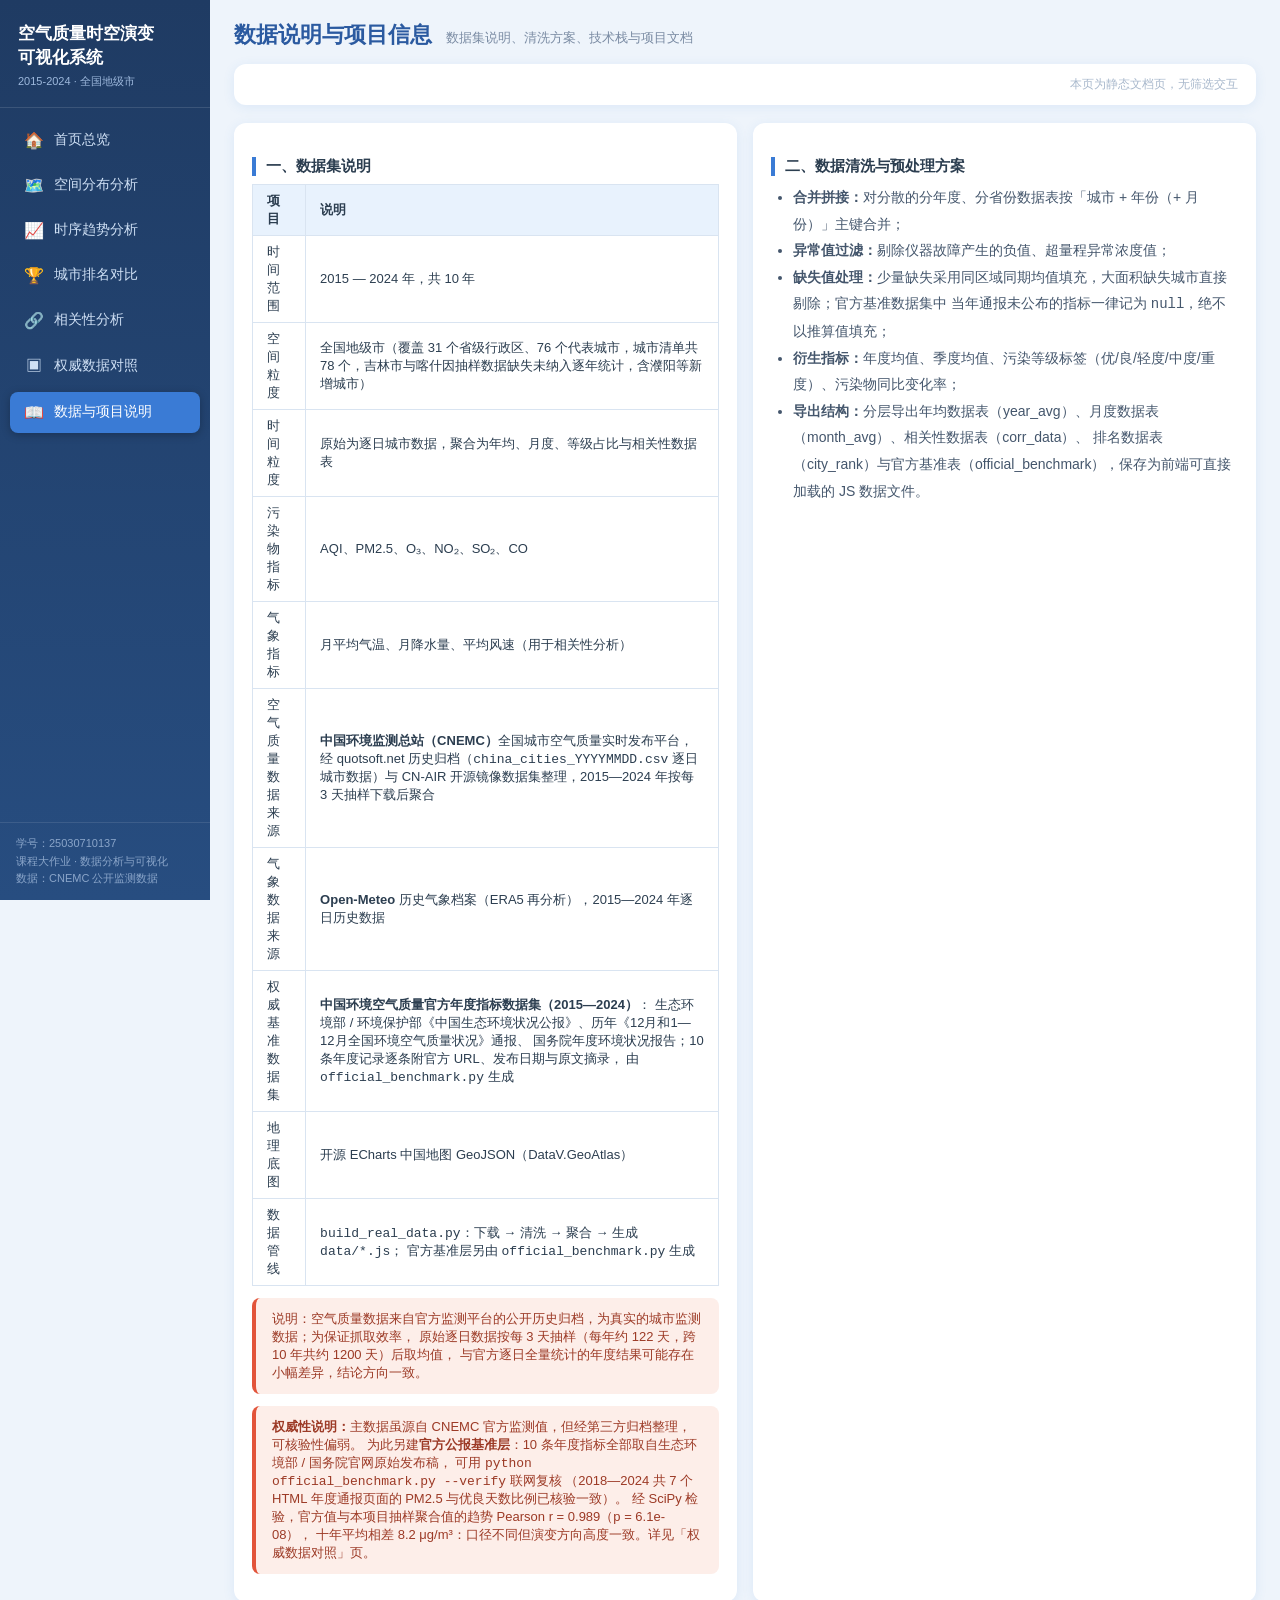
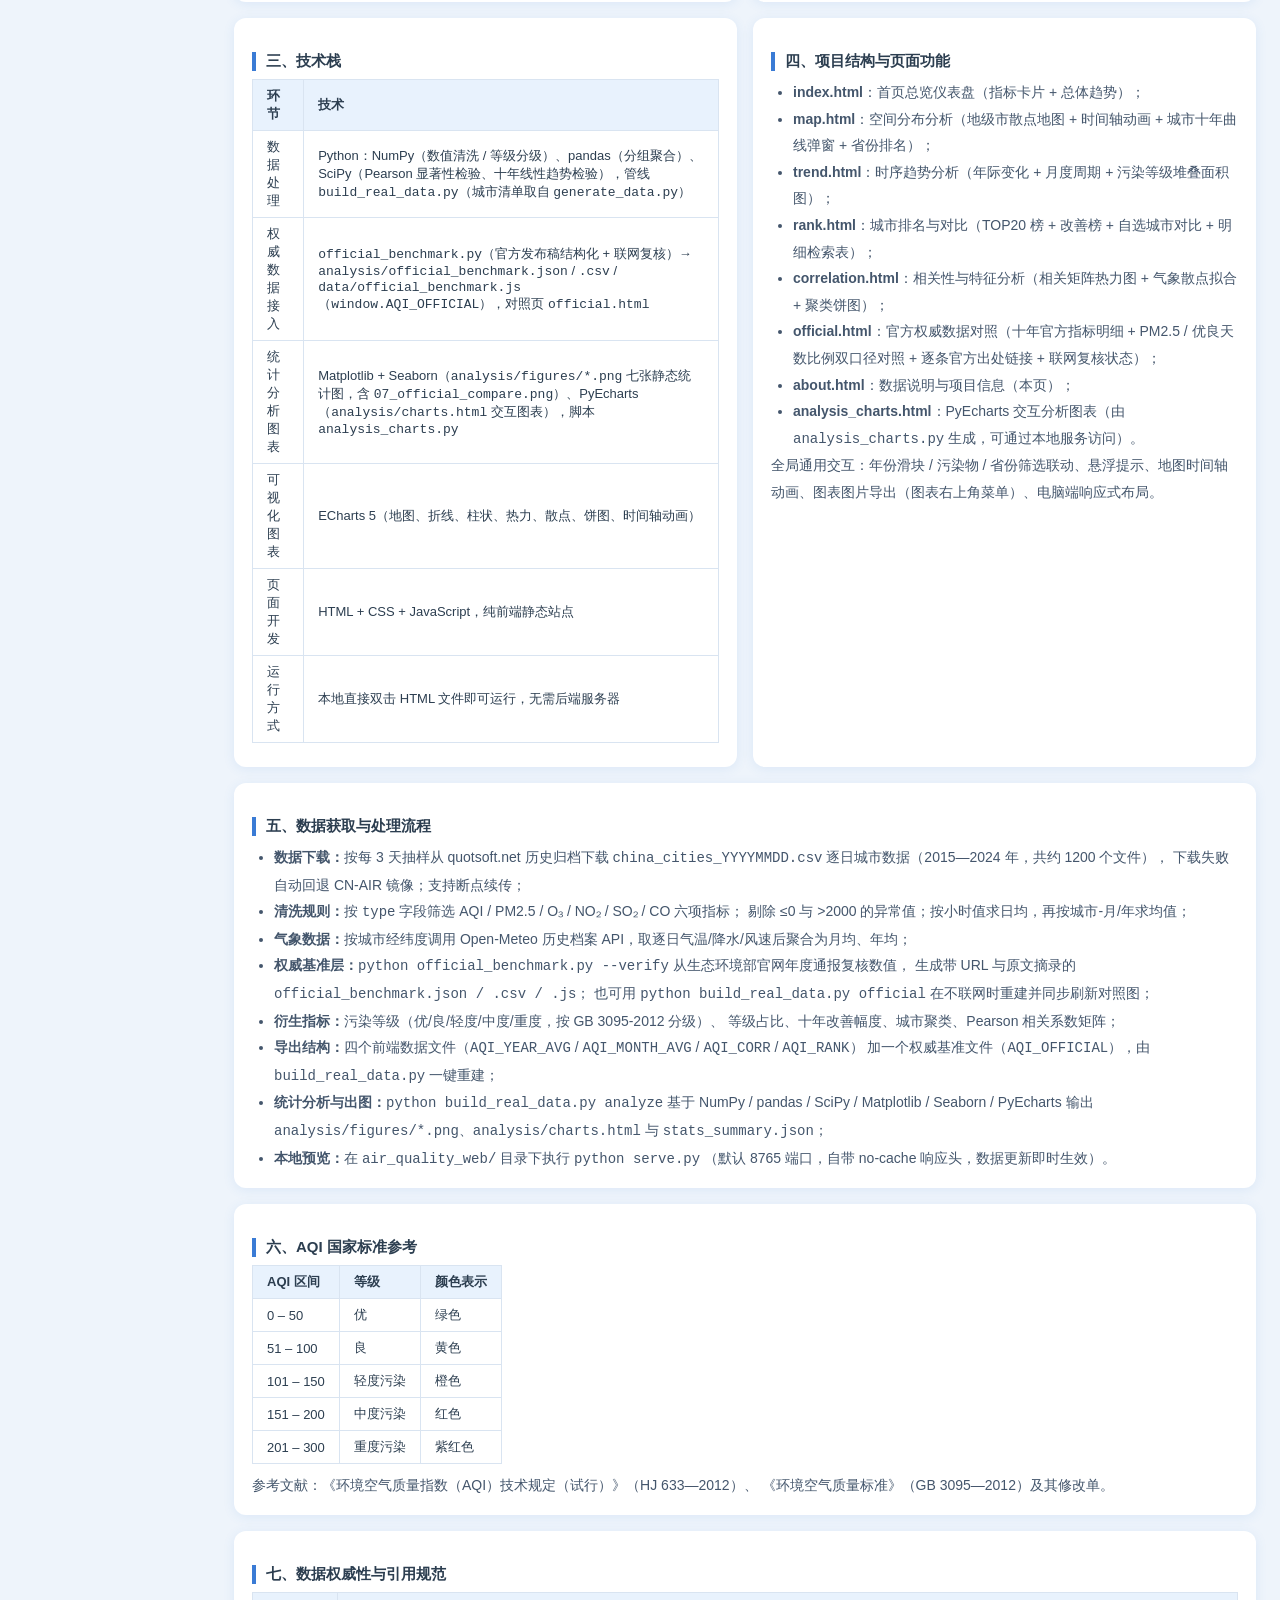
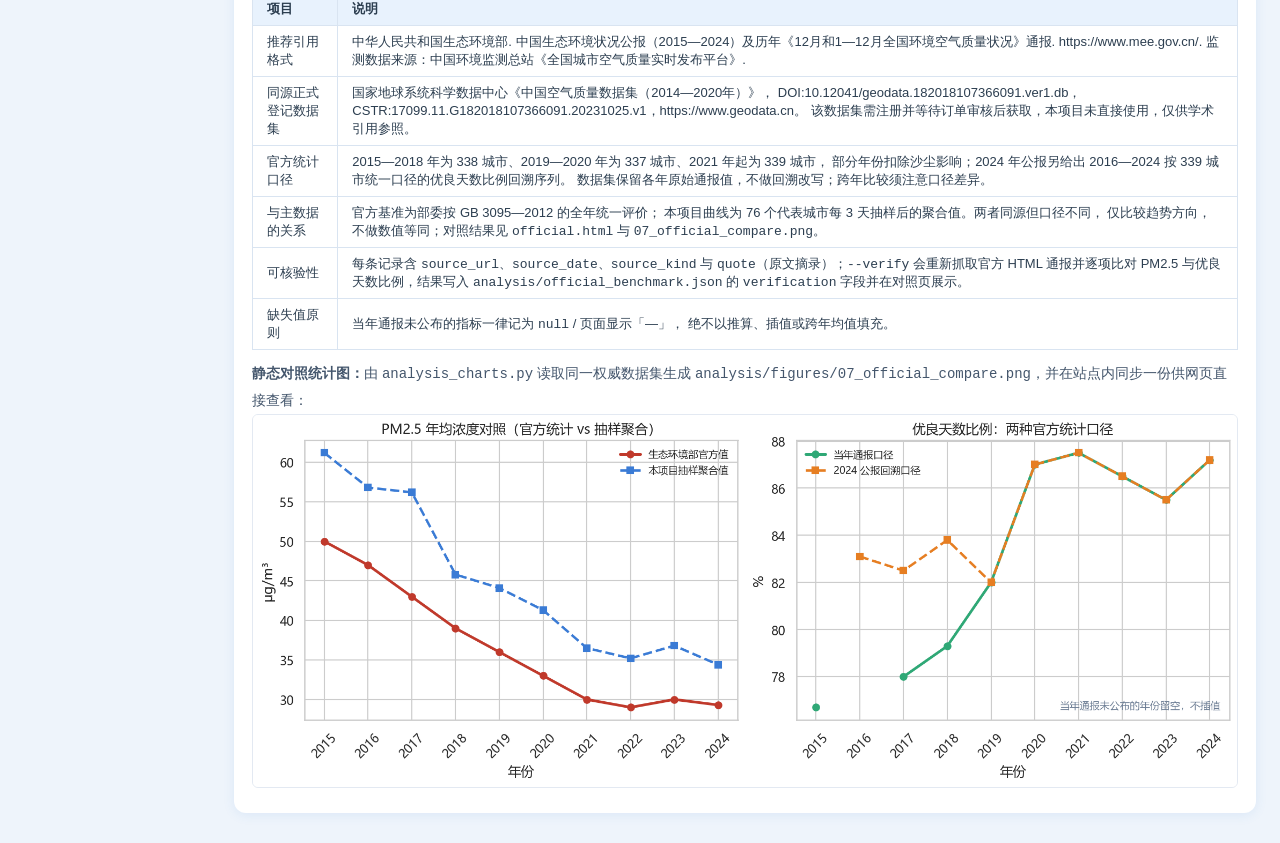
==== air_quality_web/about.html @ 84757d1b "初始提交：空气质量可视化系统" ====
<!DOCTYPE html>
<html lang="zh-CN">
<head>
  <meta charset="UTF-8">
  <title>数据与项目说明 - 空气质量时空演变可视化系统</title>
  <link rel="stylesheet" href="css/style.css">
</head>
<body>
  <aside class="sidebar" id="sidebar"></aside>

  <div class="main">
    <div class="page-title">
      <h2>数据说明与项目信息</h2>
      <p>数据集说明、清洗方案、技术栈与项目文档</p>
    </div>

    <div class="filter-bar">
      <span class="filter-tip">本页为静态文档页，无筛选交互</span>
    </div>

    <div class="grid cols-2">
      <div class="card doc-block">
        <h3>一、数据集说明</h3>
        <table>
          <tr><th>项目</th><th>说明</th></tr>
          <tr><td>时间范围</td><td>2015 — 2024 年，共 10 年</td></tr>
          <tr><td>空间粒度</td><td>全国地级市（覆盖 31 个省级行政区、76 个代表城市，城市清单共 78 个，吉林市与喀什因抽样数据缺失未纳入逐年统计，含濮阳等新增城市）</td></tr>
          <tr><td>时间粒度</td><td>原始为逐日城市数据，聚合为年均、月度、等级占比与相关性数据表</td></tr>
          <tr><td>污染物指标</td><td>AQI、PM2.5、O₃、NO₂、SO₂、CO</td></tr>
          <tr><td>气象指标</td><td>月平均气温、月降水量、平均风速（用于相关性分析）</td></tr>
          <tr><td>空气质量数据来源</td><td><b>中国环境监测总站（CNEMC）</b>全国城市空气质量实时发布平台，
              经 quotsoft.net 历史归档（<code>china_cities_YYYYMMDD.csv</code> 逐日城市数据）与
              CN-AIR 开源镜像数据集整理，2015—2024 年按每 3 天抽样下载后聚合</td></tr>
          <tr><td>气象数据来源</td><td><b>Open-Meteo</b> 历史气象档案（ERA5 再分析），2015—2024 年逐日历史数据</td></tr>
          <tr><td>权威基准数据集</td><td><b>中国环境空气质量官方年度指标数据集（2015—2024）</b>：
              生态环境部 / 环境保护部《中国生态环境状况公报》、历年《12月和1—12月全国环境空气质量状况》通报、
              国务院年度环境状况报告；10 条年度记录逐条附官方 URL、发布日期与原文摘录，
              由 <code>official_benchmark.py</code> 生成</td></tr>
          <tr><td>地理底图</td><td>开源 ECharts 中国地图 GeoJSON（DataV.GeoAtlas）</td></tr>
          <tr><td>数据管线</td><td><code>build_real_data.py</code>：下载 → 清洗 → 聚合 → 生成 <code>data/*.js</code>；
              官方基准层另由 <code>official_benchmark.py</code> 生成</td></tr>
        </table>
        <div class="notice">
          说明：空气质量数据来自官方监测平台的公开历史归档，为真实的城市监测数据；为保证抓取效率，
          原始逐日数据按每 3 天抽样（每年约 122 天，跨 10 年共约 1200 天）后取均值，
          与官方逐日全量统计的年度结果可能存在小幅差异，结论方向一致。
        </div>
        <div class="notice">
          <b>权威性说明：</b>主数据虽源自 CNEMC 官方监测值，但经第三方归档整理，可核验性偏弱。
          为此另建<b>官方公报基准层</b>：10 条年度指标全部取自生态环境部 / 国务院官网原始发布稿，
          可用 <code>python official_benchmark.py --verify</code> 联网复核
          （2018—2024 共 7 个 HTML 年度通报页面的 PM2.5 与优良天数比例已核验一致）。
          经 SciPy 检验，官方值与本项目抽样聚合值的趋势 Pearson r = 0.989（p = 6.1e-08），
          十年平均相差 8.2 μg/m³：口径不同但演变方向高度一致。详见「权威数据对照」页。
        </div>
      </div>

      <div class="card doc-block">
        <h3>二、数据清洗与预处理方案</h3>
        <ul>
          <li><b>合并拼接：</b>对分散的分年度、分省份数据表按「城市 + 年份（+ 月份）」主键合并；</li>
          <li><b>异常值过滤：</b>剔除仪器故障产生的负值、超量程异常浓度值；</li>
          <li><b>缺失值处理：</b>少量缺失采用同区域同期均值填充，大面积缺失城市直接剔除；官方基准数据集中
              当年通报未公布的指标一律记为 <code>null</code>，绝不以推算值填充；</li>
          <li><b>衍生指标：</b>年度均值、季度均值、污染等级标签（优/良/轻度/中度/重度）、污染物同比变化率；</li>
          <li><b>导出结构：</b>分层导出年均数据表（year_avg）、月度数据表（month_avg）、相关性数据表（corr_data）、
              排名数据表（city_rank）与官方基准表（official_benchmark），保存为前端可直接加载的 JS 数据文件。</li>
        </ul>
      </div>

      <div class="card doc-block">
        <h3>三、技术栈</h3>
        <table>
          <tr><th>环节</th><th>技术</th></tr>
          <tr><td>数据处理</td><td>Python：NumPy（数值清洗 / 等级分级）、pandas（分组聚合）、SciPy（Pearson 显著性检验、十年线性趋势检验），管线 <code>build_real_data.py</code>（城市清单取自 <code>generate_data.py</code>）</td></tr>
          <tr><td>权威数据接入</td><td><code>official_benchmark.py</code>（官方发布稿结构化 + 联网复核）→
              <code>analysis/official_benchmark.json</code> / <code>.csv</code> /
              <code>data/official_benchmark.js</code>（<code>window.AQI_OFFICIAL</code>），对照页 <code>official.html</code></td></tr>
          <tr><td>统计分析图表</td><td>Matplotlib + Seaborn（<code>analysis/figures/*.png</code> 七张静态统计图，含 <code>07_official_compare.png</code>）、PyEcharts（<code>analysis/charts.html</code> 交互图表），脚本 <code>analysis_charts.py</code></td></tr>
          <tr><td>可视化图表</td><td>ECharts 5（地图、折线、柱状、热力、散点、饼图、时间轴动画）</td></tr>
          <tr><td>页面开发</td><td>HTML + CSS + JavaScript，纯前端静态站点</td></tr>
          <tr><td>运行方式</td><td>本地直接双击 HTML 文件即可运行，无需后端服务器</td></tr>
        </table>
      </div>

      <div class="card doc-block">
        <h3>四、项目结构与页面功能</h3>
        <ul>
          <li><b>index.html</b>：首页总览仪表盘（指标卡片 + 总体趋势）；</li>
          <li><b>map.html</b>：空间分布分析（地级市散点地图 + 时间轴动画 + 城市十年曲线弹窗 + 省份排名）；</li>
          <li><b>trend.html</b>：时序趋势分析（年际变化 + 月度周期 + 污染等级堆叠面积图）；</li>
          <li><b>rank.html</b>：城市排名与对比（TOP20 榜 + 改善榜 + 自选城市对比 + 明细检索表）；</li>
          <li><b>correlation.html</b>：相关性与特征分析（相关矩阵热力图 + 气象散点拟合 + 聚类饼图）；</li>
          <li><b>official.html</b>：官方权威数据对照（十年官方指标明细 + PM2.5 / 优良天数比例双口径对照 + 逐条官方出处链接 + 联网复核状态）；</li>
          <li><b>about.html</b>：数据说明与项目信息（本页）；</li>
          <li><b>analysis_charts.html</b>：PyEcharts 交互分析图表（由 <code>analysis_charts.py</code> 生成，可通过本地服务访问）。</li>
        </ul>
        <p>全局通用交互：年份滑块 / 污染物 / 省份筛选联动、悬浮提示、地图时间轴动画、图表图片导出（图表右上角菜单）、电脑端响应式布局。</p>
      </div>

      <div class="card doc-block" style="grid-column: 1 / -1">
        <h3>五、数据获取与处理流程</h3>
        <ul>
          <li><b>数据下载：</b>按每 3 天抽样从 quotsoft.net 历史归档下载
              <code>china_cities_YYYYMMDD.csv</code> 逐日城市数据（2015—2024 年，共约 1200 个文件），
              下载失败自动回退 CN-AIR 镜像；支持断点续传；</li>
          <li><b>清洗规则：</b>按 <code>type</code> 字段筛选 AQI / PM2.5 / O₃ / NO₂ / SO₂ / CO 六项指标；
              剔除 ≤0 与 &gt;2000 的异常值；按小时值求日均，再按城市-月/年求均值；</li>
          <li><b>气象数据：</b>按城市经纬度调用 Open-Meteo 历史档案 API，取逐日气温/降水/风速后聚合为月均、年均；</li>
          <li><b>权威基准层：</b><code>python official_benchmark.py --verify</code> 从生态环境部官网年度通报复核数值，
              生成带 URL 与原文摘录的 <code>official_benchmark.json / .csv / .js</code>；
              也可用 <code>python build_real_data.py official</code> 在不联网时重建并同步刷新对照图；</li>
          <li><b>衍生指标：</b>污染等级（优/良/轻度/中度/重度，按 GB 3095-2012 分级）、
              等级占比、十年改善幅度、城市聚类、Pearson 相关系数矩阵；</li>
          <li><b>导出结构：</b>四个前端数据文件（<code>AQI_YEAR_AVG</code> /
              <code>AQI_MONTH_AVG</code> / <code>AQI_CORR</code> / <code>AQI_RANK</code>）
              加一个权威基准文件（<code>AQI_OFFICIAL</code>），由 <code>build_real_data.py</code> 一键重建；</li>
          <li><b>统计分析与出图：</b><code>python build_real_data.py analyze</code> 基于 NumPy / pandas / SciPy / Matplotlib / Seaborn / PyEcharts
              输出 <code>analysis/figures/*.png</code>、<code>analysis/charts.html</code> 与 <code>stats_summary.json</code>；</li>
          <li><b>本地预览：</b>在 <code>air_quality_web/</code> 目录下执行 <code>python serve.py</code>
              （默认 8765 端口，自带 no-cache 响应头，数据更新即时生效）。</li>
        </ul>
      </div>

      <div class="card doc-block" style="grid-column: 1 / -1">
        <h3>六、AQI 国家标准参考</h3>
        <table>
          <tr><th>AQI 区间</th><th>等级</th><th>颜色表示</th></tr>
          <tr><td>0 – 50</td><td>优</td><td>绿色</td></tr>
          <tr><td>51 – 100</td><td>良</td><td>黄色</td></tr>
          <tr><td>101 – 150</td><td>轻度污染</td><td>橙色</td></tr>
          <tr><td>151 – 200</td><td>中度污染</td><td>红色</td></tr>
          <tr><td>201 – 300</td><td>重度污染</td><td>紫红色</td></tr>
        </table>
        <p style="margin-top:8px">
          参考文献：《环境空气质量指数（AQI）技术规定（试行）》（HJ 633—2012）、
          《环境空气质量标准》（GB 3095—2012）及其修改单。
        </p>
      </div>

      <div class="card doc-block" style="grid-column: 1 / -1">
        <h3>七、数据权威性与引用规范</h3>
        <table>
          <tr><th>项目</th><th>说明</th></tr>
          <tr><td>推荐引用格式</td><td>中华人民共和国生态环境部. 中国生态环境状况公报（2015—2024）及历年《12月和1—12月全国环境空气质量状况》通报. https://www.mee.gov.cn/. 监测数据来源：中国环境监测总站《全国城市空气质量实时发布平台》.</td></tr>
          <tr><td>同源正式登记数据集</td><td>国家地球系统科学数据中心《中国空气质量数据集（2014—2020年）》，
              DOI:10.12041/geodata.182018107366091.ver1.db，
              CSTR:17099.11.G182018107366091.20231025.v1，https://www.geodata.cn。
              该数据集需注册并等待订单审核后获取，本项目未直接使用，仅供学术引用参照。</td></tr>
          <tr><td>官方统计口径</td><td>2015—2018 年为 338 城市、2019—2020 年为 337 城市、2021 年起为 339 城市，
              部分年份扣除沙尘影响；2024 年公报另给出 2016—2024 按 339 城市统一口径的优良天数比例回溯序列。
              数据集保留各年原始通报值，不做回溯改写；跨年比较须注意口径差异。</td></tr>
          <tr><td>与主数据的关系</td><td>官方基准为部委按 GB 3095—2012 的全年统一评价；
              本项目曲线为 76 个代表城市每 3 天抽样后的聚合值。两者同源但口径不同，
              仅比较趋势方向，不做数值等同；对照结果见 <code>official.html</code> 与 <code>07_official_compare.png</code>。</td></tr>
          <tr><td>可核验性</td><td>每条记录含 <code>source_url</code>、<code>source_date</code>、<code>source_kind</code> 与
              <code>quote</code>（原文摘录）；<code>--verify</code> 会重新抓取官方 HTML 通报并逐项比对
              PM2.5 与优良天数比例，结果写入 <code>analysis/official_benchmark.json</code> 的
              <code>verification</code> 字段并在对照页展示。</td></tr>
          <tr><td>缺失值原则</td><td>当年通报未公布的指标一律记为 <code>null</code> / 页面显示「—」，
              绝不以推算、插值或跨年均值填充。</td></tr>
        </table>
        <p style="margin-top:10px">
          <b>静态对照统计图：</b>由 <code>analysis_charts.py</code> 读取同一权威数据集生成
          <code>analysis/figures/07_official_compare.png</code>，并在站点内同步一份供网页直接查看：
        </p>
        <p><img src="figures/07_official_compare.png" alt="官方值与本项目聚合值对照"
                style="max-width:100%;border:1px solid #e3e9f2;border-radius:6px"></p>
      </div>
    </div>
  </div>

  <script src="js/main.js"></script>
  <script>AQ.initPage("about", {});</script>
</body>
</html>
---- air_quality_web/css/style.css ----
/* ============================================================
   全国城市空气质量可视化系统 - 全局样式
   主色调：浅蓝色（洁净天空）；高污染警示色：橙红色
   ============================================================ */
:root {
  --primary: #3a7bd5;
  --primary-light: #e8f2fd;
  --primary-dark: #2b5aa0;
  --bg: #eef4fb;
  --card-bg: #ffffff;
  --text: #2c3e50;
  --text-sub: #7a8ba3;
  --warn: #e2543a;
  --warn-light: #fdeee9;
  --ok: #2fa876;
  --radius: 12px;
  --shadow: 0 2px 12px rgba(58, 123, 213, 0.10);
  --sidebar-w: 210px;
}

* { margin: 0; padding: 0; box-sizing: border-box; }

body {
  font-family: "Microsoft YaHei", "PingFang SC", Arial, sans-serif;
  background: var(--bg);
  color: var(--text);
  min-width: 1100px;
}

/* ---------- 侧边导航 ---------- */
.sidebar {
  position: fixed; left: 0; top: 0; bottom: 0;
  width: var(--sidebar-w);
  background: linear-gradient(180deg, #1f3b63 0%, #274d80 100%);
  color: #cfe0f5; z-index: 100;
  display: flex; flex-direction: column;
}
.sidebar .logo {
  padding: 22px 18px 18px;
  border-bottom: 1px solid rgba(255,255,255,0.12);
}
.sidebar .logo h1 { font-size: 17px; color: #fff; line-height: 1.4; }
.sidebar .logo span { font-size: 11px; color: #9db8dc; display: block; margin-top: 4px; }
.sidebar nav { flex: 1; padding: 12px 10px; overflow-y: auto; }
.sidebar nav a {
  display: flex; align-items: center; gap: 10px;
  padding: 11px 14px; margin-bottom: 4px;
  border-radius: 8px; text-decoration: none;
  color: #cfe0f5; font-size: 14px; transition: all .2s;
}
.sidebar nav a:hover { background: rgba(255,255,255,0.10); color: #fff; }
.sidebar nav a.active {
  background: var(--primary); color: #fff;
  box-shadow: 0 2px 8px rgba(0,0,0,0.25);
}
.sidebar nav a .ico { font-size: 16px; width: 20px; text-align: center; }
.sidebar .foot {
  padding: 12px 16px; font-size: 11px; color: #8aa5c9;
  border-top: 1px solid rgba(255,255,255,0.10); line-height: 1.6;
}

/* ---------- 主区域 ---------- */
.main { margin-left: var(--sidebar-w); padding: 20px 24px 40px; }

.page-title { display: flex; align-items: baseline; gap: 14px; margin-bottom: 4px; }
.page-title h2 { font-size: 22px; color: var(--primary-dark); }
.page-title p { font-size: 13px; color: var(--text-sub); }

/* ---------- 全局筛选栏 ---------- */
.filter-bar {
  display: flex; align-items: center; gap: 22px; flex-wrap: wrap;
  background: var(--card-bg); border-radius: var(--radius);
  box-shadow: var(--shadow); padding: 12px 18px; margin: 14px 0 18px;
}
.filter-item { display: flex; align-items: center; gap: 8px; font-size: 13px; color: var(--text-sub); }
.filter-item label { white-space: nowrap; }
.filter-item select {
  padding: 6px 10px; border: 1px solid #d4e0ef; border-radius: 6px;
  background: #f7fafd; color: var(--text); font-size: 13px; outline: none; cursor: pointer;
}
.filter-item select:focus { border-color: var(--primary); }
.filter-item input[type="range"] { accent-color: var(--primary); width: 140px; }
.year-badge {
  min-width: 48px; text-align: center; font-weight: bold;
  color: var(--primary); font-size: 15px;
}
.filter-tip { margin-left: auto; font-size: 12px; color: #a8b8cc; }

/* ---------- 卡片 ---------- */
.grid { display: grid; gap: 16px; }
.card {
  background: var(--card-bg); border-radius: var(--radius);
  box-shadow: var(--shadow); padding: 16px 18px;
}
.card h3 {
  font-size: 15px; color: var(--text); margin-bottom: 10px;
  padding-left: 10px; border-left: 4px solid var(--primary);
}
/* 卡片标题行：标题与行内筛选控件左右分布 */
.card-head-row {
  display: flex; align-items: center; justify-content: space-between;
  gap: 12px; margin-bottom: 10px;
}
.card-head-row h3 { margin-bottom: 0; }
.inline-select {
  padding: 5px 10px; border: 1px solid #d4e0ef; border-radius: 6px;
  background: #f7fafd; color: var(--text); font-size: 13px; outline: none; cursor: pointer;
}
.inline-select:hover { border-color: var(--primary); }
.card .sub { font-size: 12px; color: var(--text-sub); font-weight: normal; margin-left: 8px; }
.chart { width: 100%; position: relative; }

/* 无数据占位 */
.no-data {
  position: absolute; inset: 0; z-index: 4;
  display: flex; flex-direction: column; gap: 6px;
  align-items: center; justify-content: center; text-align: center;
  color: #8aa3c2; font-size: 14px;
  background: repeating-linear-gradient(45deg, #f8fbfe, #f8fbfe 14px, #eef4fb 14px, #eef4fb 28px);
  border: 1px dashed #c9dcf1; border-radius: var(--radius);
}
.no-data .ico { font-size: 32px; opacity: 0.8; }

/* 指标卡片 */
.metric-cards { display: grid; grid-template-columns: repeat(5, 1fr); gap: 16px; margin-bottom: 16px; }
.metric-card {
  background: var(--card-bg); border-radius: var(--radius);
  box-shadow: var(--shadow); padding: 18px 20px; position: relative; overflow: hidden;
}
.metric-card::before {
  content: ""; position: absolute; left: 0; top: 0; bottom: 0; width: 4px;
  background: var(--primary);
}
.metric-card.warn::before { background: var(--warn); }
.metric-card.ok::before { background: var(--ok); }
.metric-card .label { font-size: 13px; color: var(--text-sub); }
.metric-card .value { font-size: 30px; font-weight: bold; margin: 6px 0 2px; color: var(--primary-dark); }
.metric-card.warn .value { color: var(--warn); }
.metric-card.ok .value { color: var(--ok); }
.metric-card .unit { font-size: 13px; font-weight: normal; color: var(--text-sub); }
.metric-card .delta { font-size: 12px; color: var(--ok); }
.metric-card .delta.bad { color: var(--warn); }

/* ---------- 表格 ---------- */
.data-table { width: 100%; border-collapse: collapse; font-size: 13px; }
.data-table th, .data-table td {
  padding: 8px 10px; text-align: center; border-bottom: 1px solid #eef2f7;
}
.data-table th {
  background: var(--primary-light); color: var(--primary-dark);
  cursor: pointer; user-select: none; white-space: nowrap;
}
.data-table tbody tr:hover { background: #f4f9ff; }
.data-table .tag { padding: 2px 10px; border-radius: 10px; font-size: 12px; }
.tag.g1 { background: #e3f7e9; color: #1e7e46; }
.tag.g2 { background: #fff6dc; color: #a67c00; }
.tag.g3 { background: #fdeee9; color: var(--warn); }
.tag.g4 { background: #fbe3e3; color: #c0392b; }

.search-input {
  padding: 7px 12px; border: 1px solid #d4e0ef; border-radius: 6px;
  width: 220px; font-size: 13px; outline: none;
}
.search-input:focus { border-color: var(--primary); }

/* ---------- 城市对比选择 ---------- */
.city-chips { display: flex; flex-wrap: wrap; gap: 8px; margin-bottom: 10px; max-height: 120px; overflow-y: auto; }
.chip {
  padding: 4px 12px; border-radius: 14px; font-size: 12px; cursor: pointer;
  background: #f0f5fb; color: var(--text-sub); border: 1px solid #dde8f4; transition: all .15s;
}
.chip:hover { border-color: var(--primary); color: var(--primary); }
.chip.on { background: var(--primary); color: #fff; border-color: var(--primary); }

/* ---------- 弹窗 ---------- */
.modal-mask {
  display: none; position: fixed; inset: 0; z-index: 300;
  background: rgba(20, 40, 70, 0.45);
  align-items: center; justify-content: center;
}
.modal-mask.show { display: flex; }
.modal {
  background: #fff; border-radius: 14px; width: 720px; max-width: 92vw;
  padding: 20px 24px 24px; box-shadow: 0 10px 40px rgba(0,0,0,0.25);
}
.modal .modal-head { display: flex; align-items: center; justify-content: space-between; margin-bottom: 8px; }
.modal .modal-head h4 { font-size: 17px; color: var(--primary-dark); }
.modal .close {
  cursor: pointer; font-size: 20px; color: #98a7bb; line-height: 1; padding: 4px;
}
.modal .close:hover { color: var(--warn); }

/* ---------- 说明页 ---------- */
.doc-block h3 { margin: 18px 0 8px; }
.doc-block p, .doc-block li { font-size: 14px; line-height: 1.9; color: #44566c; }
.doc-block ul { padding-left: 22px; }
.doc-block table { border-collapse: collapse; margin: 8px 0; font-size: 13px; }
.doc-block th, .doc-block td { border: 1px solid #d9e4f1; padding: 7px 14px; text-align: left; }
.doc-block th { background: var(--primary-light); }
.notice {
  background: var(--warn-light); border-left: 4px solid var(--warn);
  padding: 12px 16px; border-radius: 8px; font-size: 13px; color: #9c3a26; margin: 12px 0;
}

/* 布局工具 */
.cols-2 { grid-template-columns: 1fr 1fr; }
.cols-32 { grid-template-columns: 3fr 2fr; }
.cols-23 { grid-template-columns: 2fr 3fr; }

/* 加载动画 */
.loading {
  position: absolute; inset: 0; display: flex; align-items: center; justify-content: center;
  background: rgba(255,255,255,0.8); z-index: 5; border-radius: var(--radius);
  color: var(--primary); font-size: 14px; letter-spacing: 2px;
}
.loading::after {
  content: ""; width: 22px; height: 22px; margin-left: 10px;
  border: 3px solid var(--primary-light); border-top-color: var(--primary);
  border-radius: 50%; animation: spin 0.8s linear infinite;
}
@keyframes spin { to { transform: rotate(360deg); } }
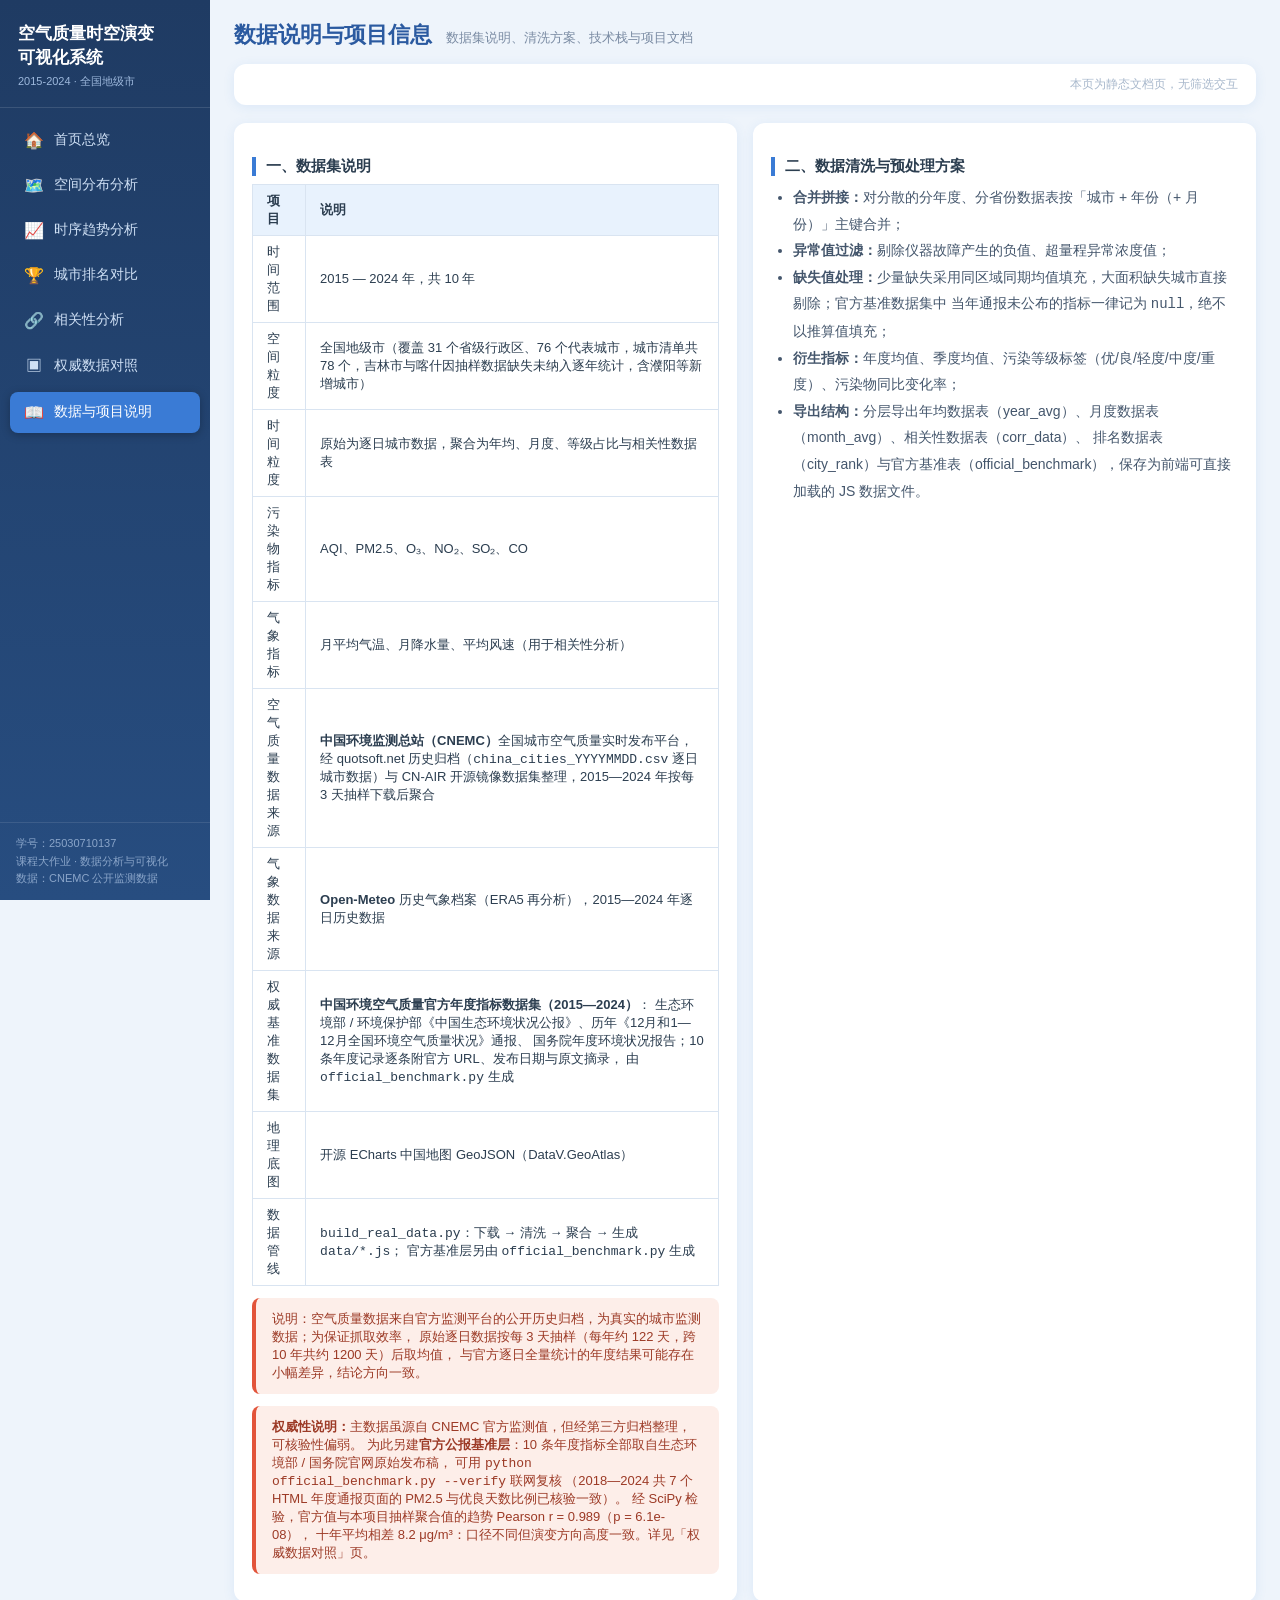
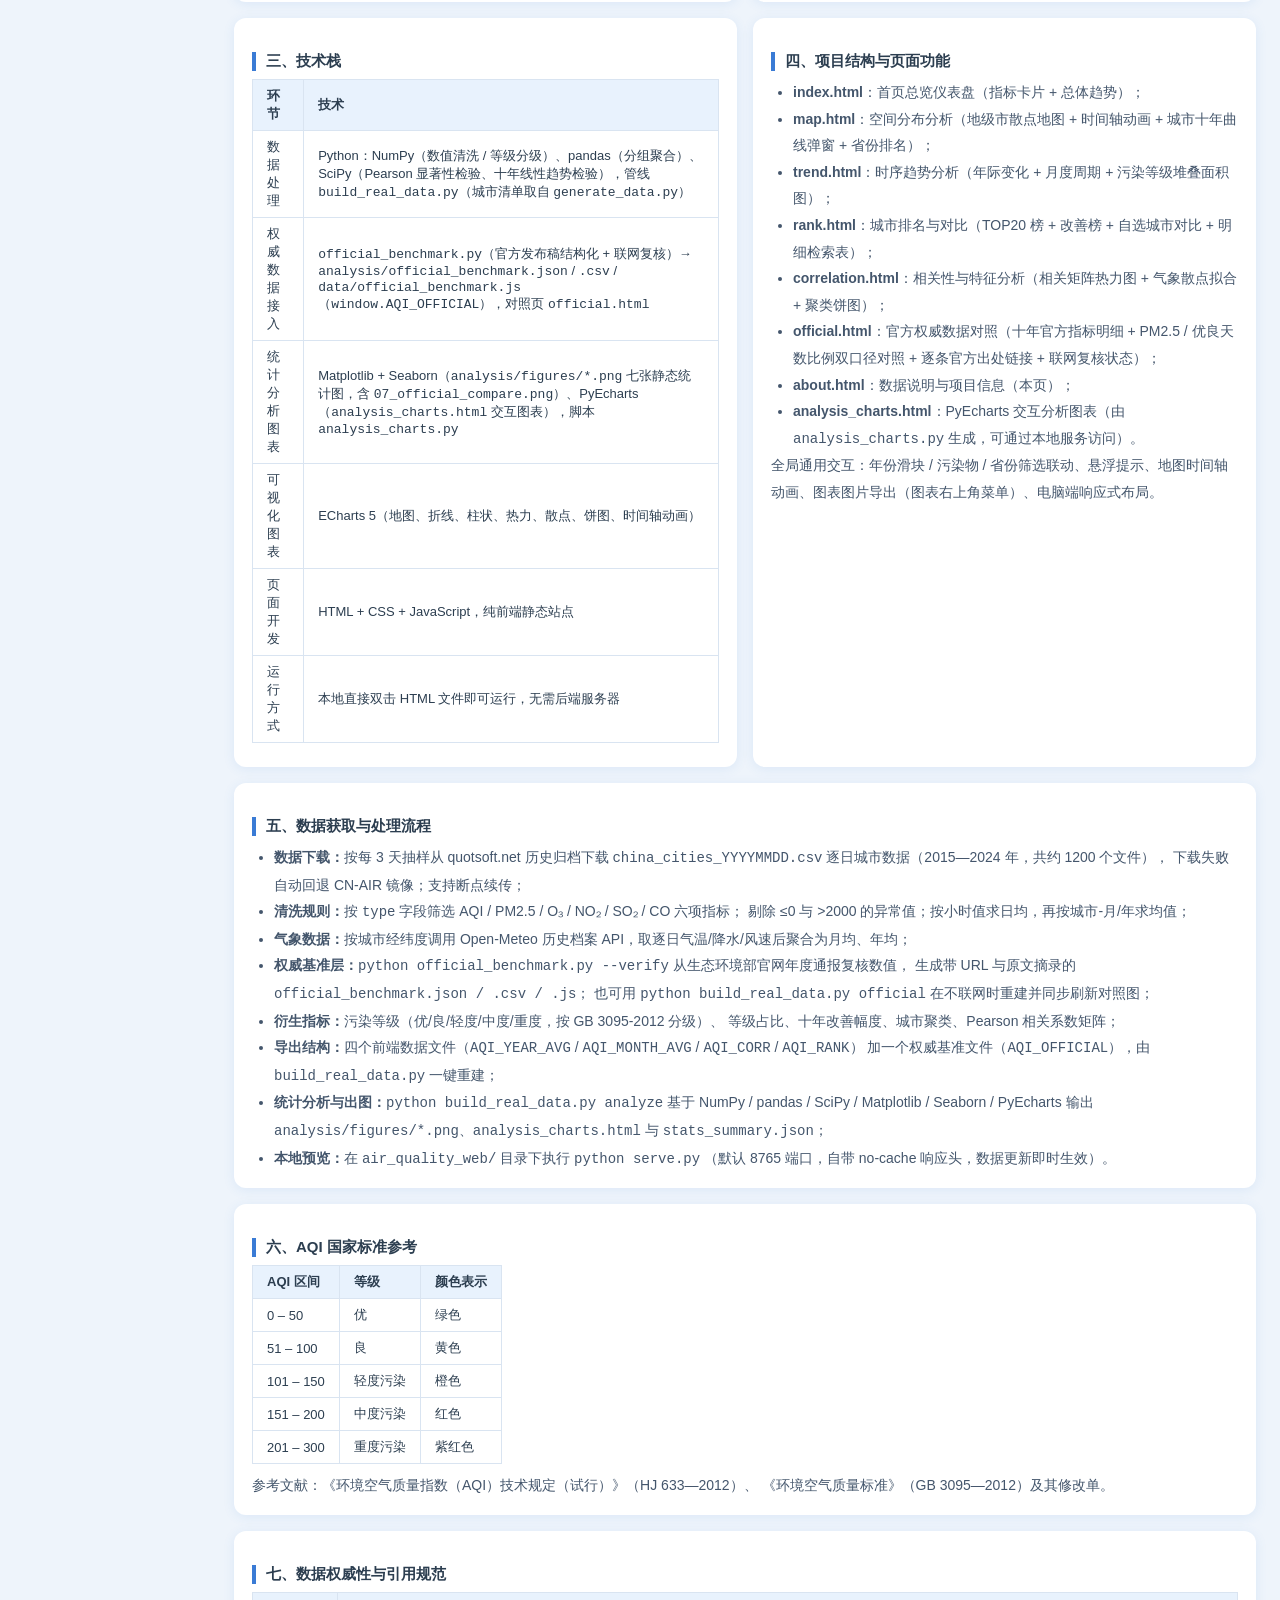
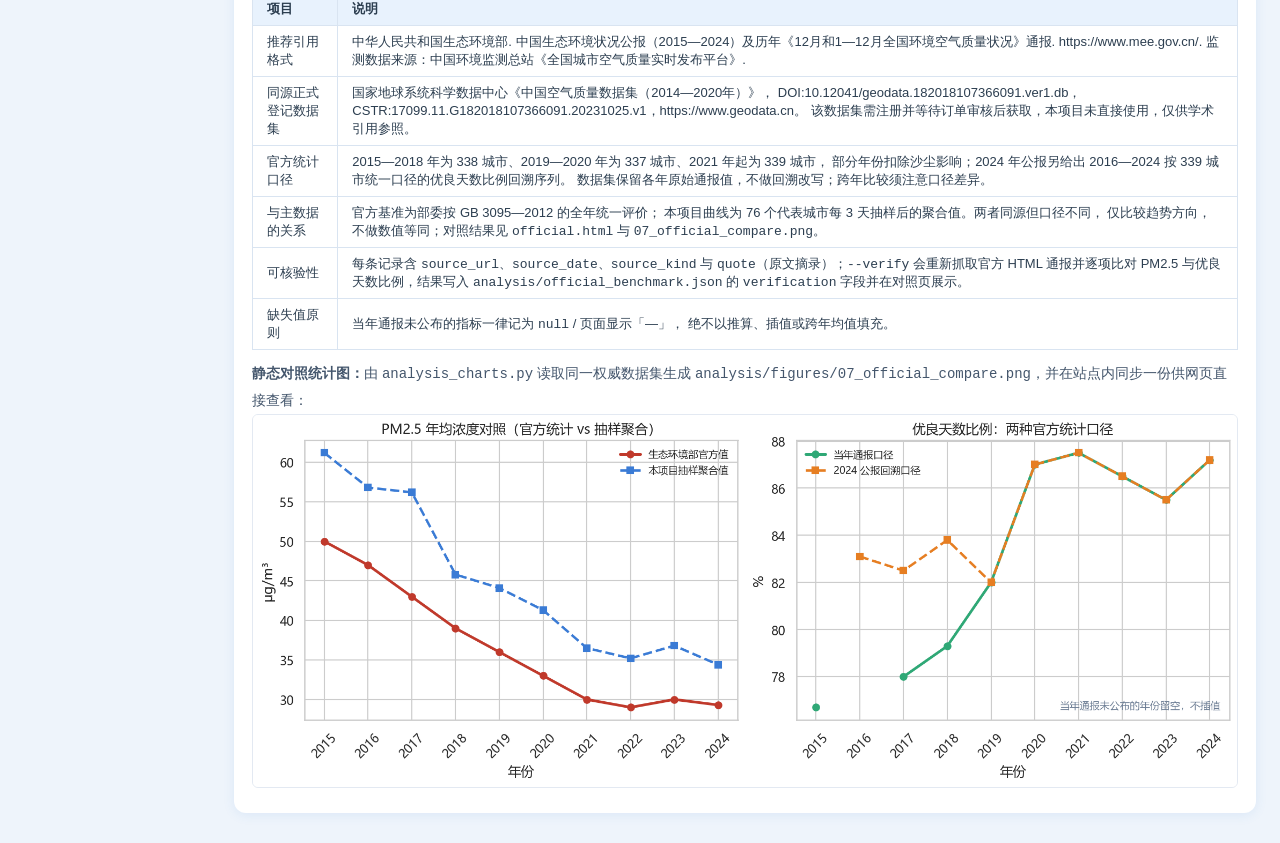
==== commit 8aa13530: "同步项目更新：精简生成脚本、清理冗余产物、补充答辩文档与PPT - generate_data.py 精简为仅保留 CITIES 城市清单（移除废弃的模拟数据生成逻辑） - analysis_char" ====
--- a/air_quality_web/about.html
+++ b/air_quality_web/about.html
@@ -76,7 +76,7 @@
           <tr><td>权威数据接入</td><td><code>official_benchmark.py</code>（官方发布稿结构化 + 联网复核）→
               <code>analysis/official_benchmark.json</code> / <code>.csv</code> /
               <code>data/official_benchmark.js</code>（<code>window.AQI_OFFICIAL</code>），对照页 <code>official.html</code></td></tr>
-          <tr><td>统计分析图表</td><td>Matplotlib + Seaborn（<code>analysis/figures/*.png</code> 七张静态统计图，含 <code>07_official_compare.png</code>）、PyEcharts（<code>analysis/charts.html</code> 交互图表），脚本 <code>analysis_charts.py</code></td></tr>
+          <tr><td>统计分析图表</td><td>Matplotlib + Seaborn（<code>analysis/figures/*.png</code> 七张静态统计图，含 <code>07_official_compare.png</code>）、PyEcharts（<code>analysis_charts.html</code> 交互图表），脚本 <code>analysis_charts.py</code></td></tr>
           <tr><td>可视化图表</td><td>ECharts 5（地图、折线、柱状、热力、散点、饼图、时间轴动画）</td></tr>
           <tr><td>页面开发</td><td>HTML + CSS + JavaScript，纯前端静态站点</td></tr>
           <tr><td>运行方式</td><td>本地直接双击 HTML 文件即可运行，无需后端服务器</td></tr>
@@ -116,7 +116,7 @@
               <code>AQI_MONTH_AVG</code> / <code>AQI_CORR</code> / <code>AQI_RANK</code>）
               加一个权威基准文件（<code>AQI_OFFICIAL</code>），由 <code>build_real_data.py</code> 一键重建；</li>
           <li><b>统计分析与出图：</b><code>python build_real_data.py analyze</code> 基于 NumPy / pandas / SciPy / Matplotlib / Seaborn / PyEcharts
-              输出 <code>analysis/figures/*.png</code>、<code>analysis/charts.html</code> 与 <code>stats_summary.json</code>；</li>
+              输出 <code>analysis/figures/*.png</code>、<code>analysis_charts.html</code> 与 <code>stats_summary.json</code>；</li>
           <li><b>本地预览：</b>在 <code>air_quality_web/</code> 目录下执行 <code>python serve.py</code>
               （默认 8765 端口，自带 no-cache 响应头，数据更新即时生效）。</li>
         </ul>
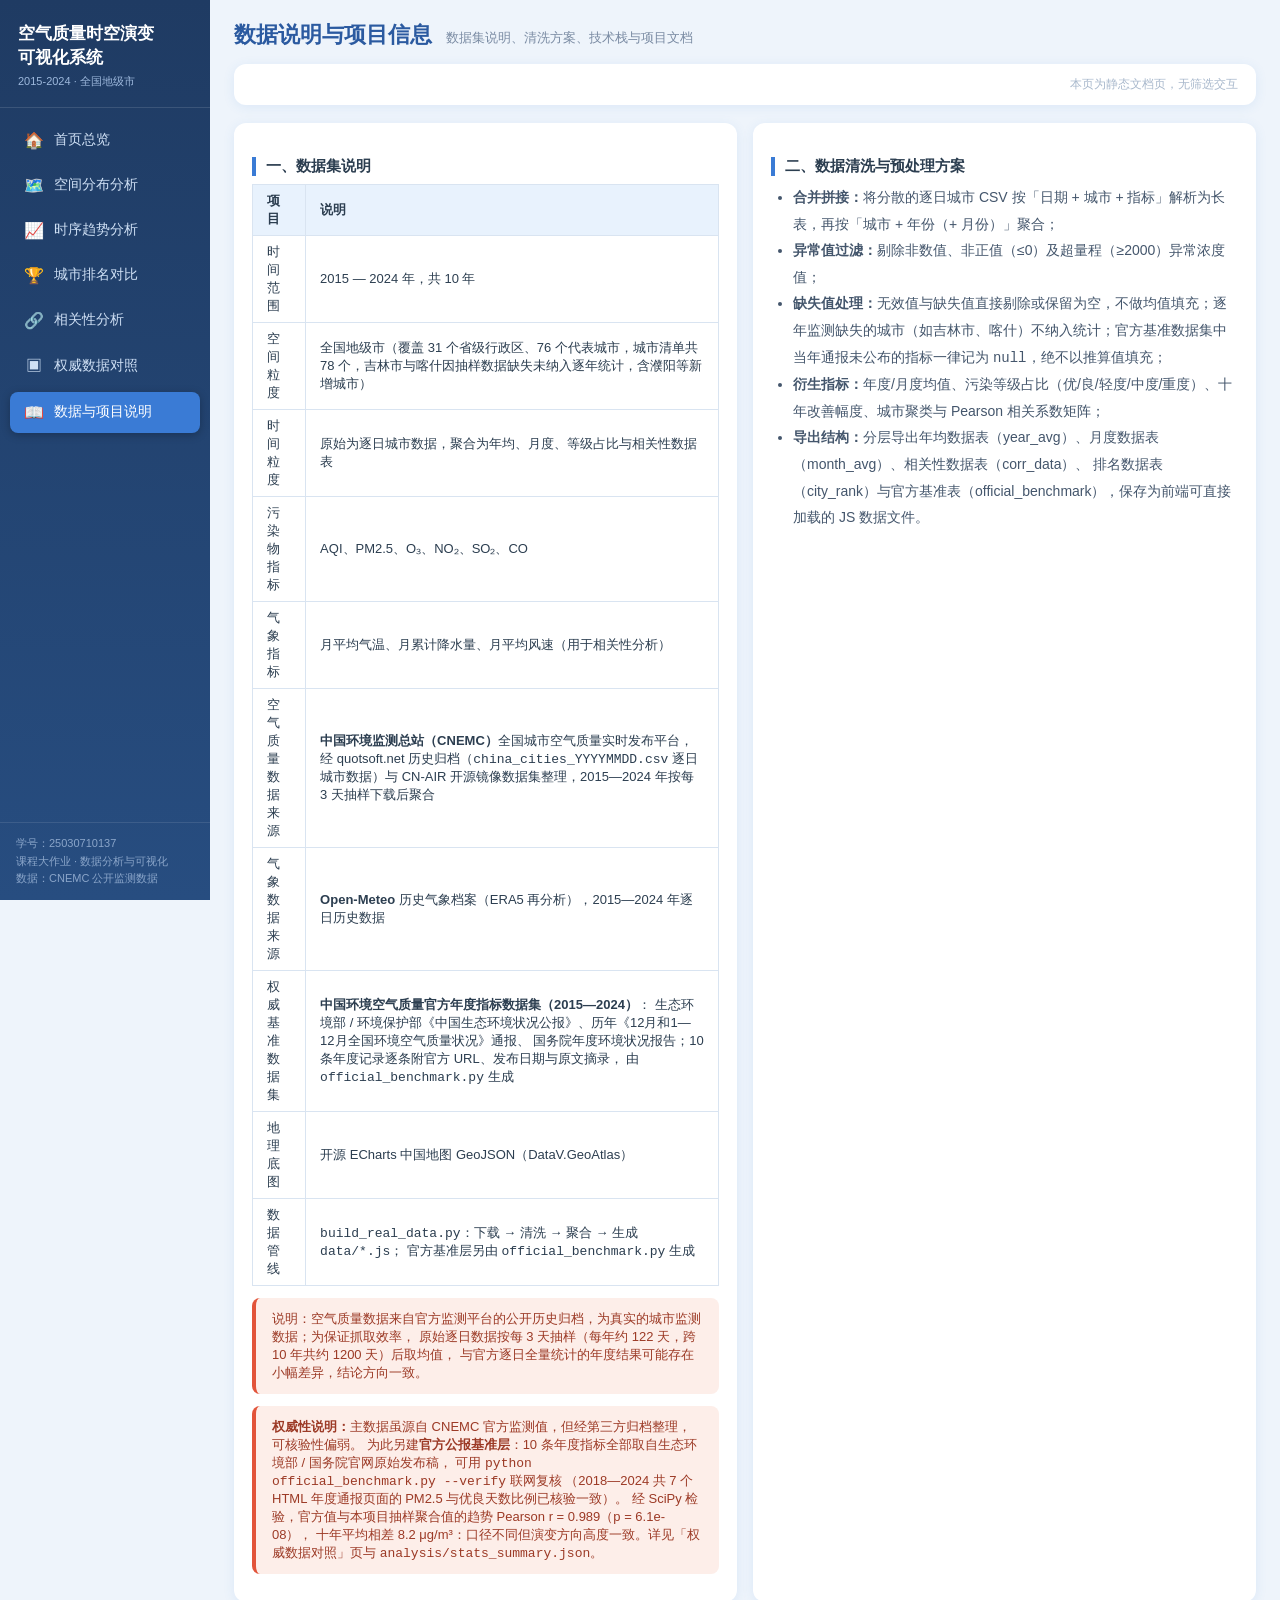
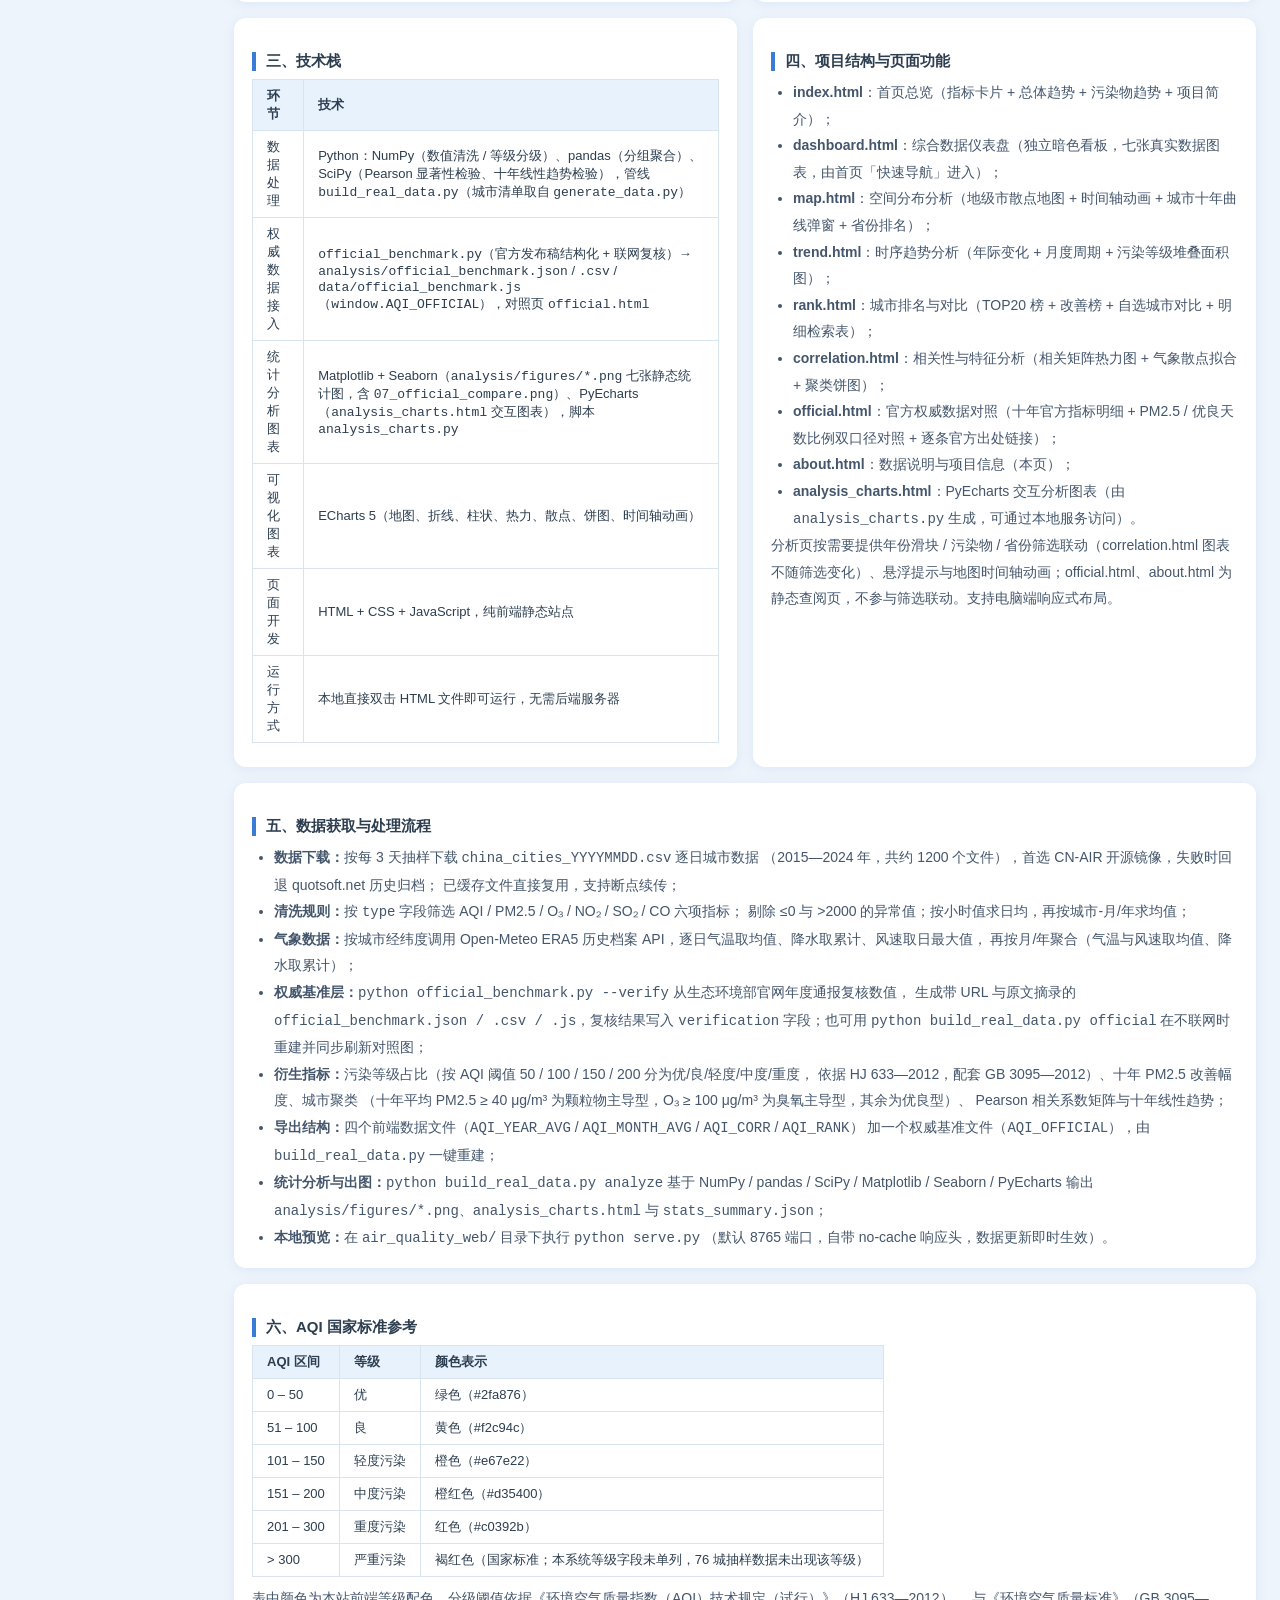
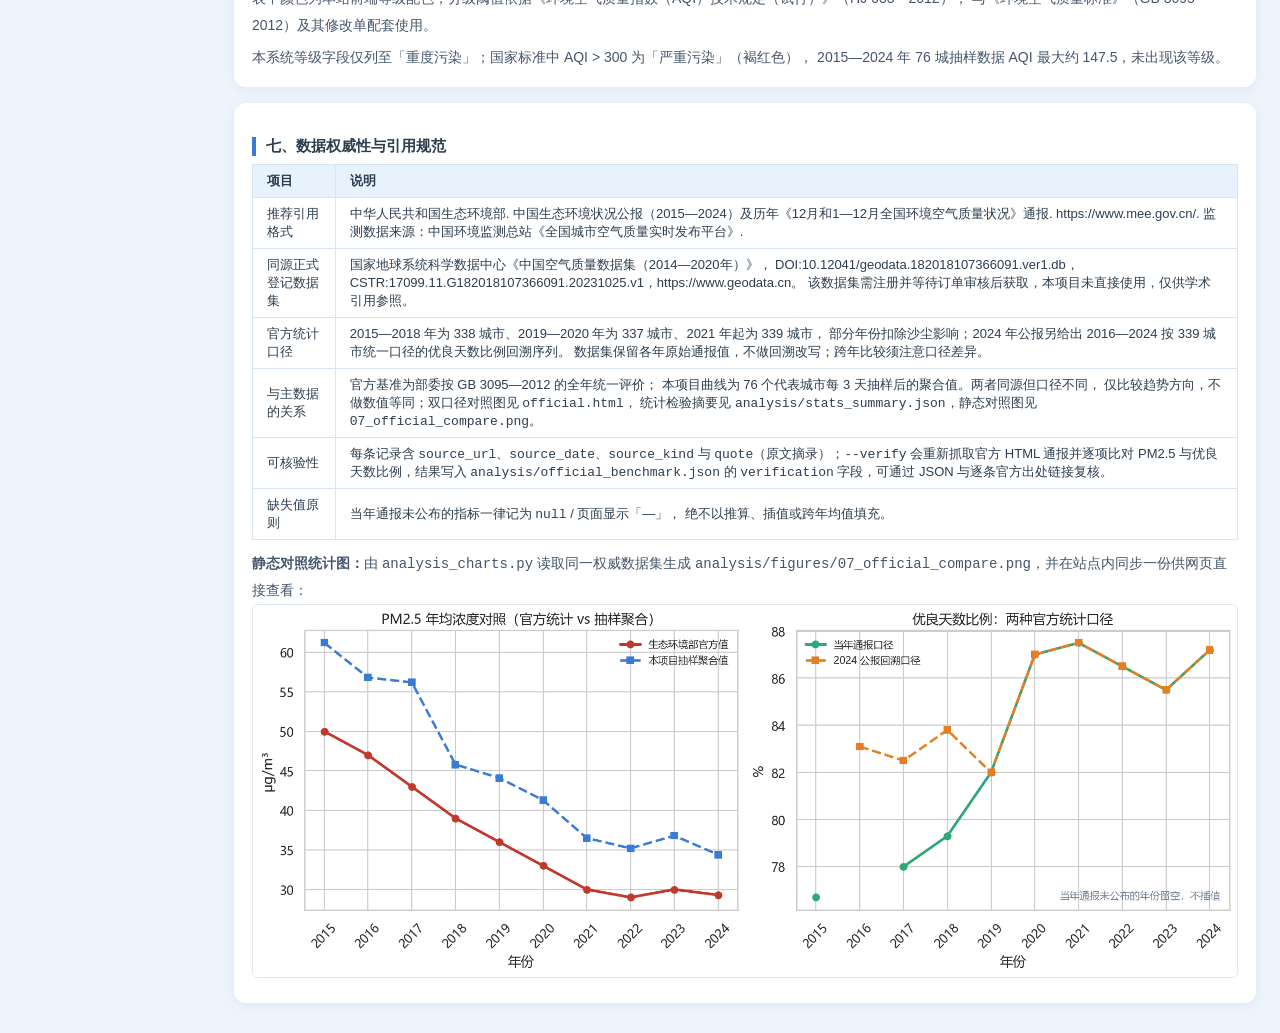
==== commit 9696d446: "校正项目说明与代码实现、数据结构和业务规则的一致性" ====
--- a/air_quality_web/about.html
+++ b/air_quality_web/about.html
@@ -27,7 +27,7 @@
           <tr><td>空间粒度</td><td>全国地级市（覆盖 31 个省级行政区、76 个代表城市，城市清单共 78 个，吉林市与喀什因抽样数据缺失未纳入逐年统计，含濮阳等新增城市）</td></tr>
           <tr><td>时间粒度</td><td>原始为逐日城市数据，聚合为年均、月度、等级占比与相关性数据表</td></tr>
           <tr><td>污染物指标</td><td>AQI、PM2.5、O₃、NO₂、SO₂、CO</td></tr>
-          <tr><td>气象指标</td><td>月平均气温、月降水量、平均风速（用于相关性分析）</td></tr>
+          <tr><td>气象指标</td><td>月平均气温、月累计降水量、月平均风速（用于相关性分析）</td></tr>
           <tr><td>空气质量数据来源</td><td><b>中国环境监测总站（CNEMC）</b>全国城市空气质量实时发布平台，
               经 quotsoft.net 历史归档（<code>china_cities_YYYYMMDD.csv</code> 逐日城市数据）与
               CN-AIR 开源镜像数据集整理，2015—2024 年按每 3 天抽样下载后聚合</td></tr>
@@ -51,18 +51,19 @@
           可用 <code>python official_benchmark.py --verify</code> 联网复核
           （2018—2024 共 7 个 HTML 年度通报页面的 PM2.5 与优良天数比例已核验一致）。
           经 SciPy 检验，官方值与本项目抽样聚合值的趋势 Pearson r = 0.989（p = 6.1e-08），
-          十年平均相差 8.2 μg/m³：口径不同但演变方向高度一致。详见「权威数据对照」页。
+          十年平均相差 8.2 μg/m³：口径不同但演变方向高度一致。详见「权威数据对照」页与
+          <code>analysis/stats_summary.json</code>。
         </div>
       </div>
 
       <div class="card doc-block">
         <h3>二、数据清洗与预处理方案</h3>
         <ul>
-          <li><b>合并拼接：</b>对分散的分年度、分省份数据表按「城市 + 年份（+ 月份）」主键合并；</li>
-          <li><b>异常值过滤：</b>剔除仪器故障产生的负值、超量程异常浓度值；</li>
-          <li><b>缺失值处理：</b>少量缺失采用同区域同期均值填充，大面积缺失城市直接剔除；官方基准数据集中
+          <li><b>合并拼接：</b>将分散的逐日城市 CSV 按「日期 + 城市 + 指标」解析为长表，再按「城市 + 年份（+ 月份）」聚合；</li>
+          <li><b>异常值过滤：</b>剔除非数值、非正值（≤0）及超量程（≥2000）异常浓度值；</li>
+          <li><b>缺失值处理：</b>无效值与缺失值直接剔除或保留为空，不做均值填充；逐年监测缺失的城市（如吉林市、喀什）不纳入统计；官方基准数据集中
               当年通报未公布的指标一律记为 <code>null</code>，绝不以推算值填充；</li>
-          <li><b>衍生指标：</b>年度均值、季度均值、污染等级标签（优/良/轻度/中度/重度）、污染物同比变化率；</li>
+          <li><b>衍生指标：</b>年度/月度均值、污染等级占比（优/良/轻度/中度/重度）、十年改善幅度、城市聚类与 Pearson 相关系数矩阵；</li>
           <li><b>导出结构：</b>分层导出年均数据表（year_avg）、月度数据表（month_avg）、相关性数据表（corr_data）、
               排名数据表（city_rank）与官方基准表（official_benchmark），保存为前端可直接加载的 JS 数据文件。</li>
         </ul>
@@ -86,32 +87,36 @@
       <div class="card doc-block">
         <h3>四、项目结构与页面功能</h3>
         <ul>
-          <li><b>index.html</b>：首页总览仪表盘（指标卡片 + 总体趋势）；</li>
+          <li><b>index.html</b>：首页总览（指标卡片 + 总体趋势 + 污染物趋势 + 项目简介）；</li>
+          <li><b>dashboard.html</b>：综合数据仪表盘（独立暗色看板，七张真实数据图表，由首页「快速导航」进入）；</li>
           <li><b>map.html</b>：空间分布分析（地级市散点地图 + 时间轴动画 + 城市十年曲线弹窗 + 省份排名）；</li>
           <li><b>trend.html</b>：时序趋势分析（年际变化 + 月度周期 + 污染等级堆叠面积图）；</li>
           <li><b>rank.html</b>：城市排名与对比（TOP20 榜 + 改善榜 + 自选城市对比 + 明细检索表）；</li>
           <li><b>correlation.html</b>：相关性与特征分析（相关矩阵热力图 + 气象散点拟合 + 聚类饼图）；</li>
-          <li><b>official.html</b>：官方权威数据对照（十年官方指标明细 + PM2.5 / 优良天数比例双口径对照 + 逐条官方出处链接 + 联网复核状态）；</li>
+          <li><b>official.html</b>：官方权威数据对照（十年官方指标明细 + PM2.5 / 优良天数比例双口径对照 + 逐条官方出处链接）；</li>
           <li><b>about.html</b>：数据说明与项目信息（本页）；</li>
           <li><b>analysis_charts.html</b>：PyEcharts 交互分析图表（由 <code>analysis_charts.py</code> 生成，可通过本地服务访问）。</li>
         </ul>
-        <p>全局通用交互：年份滑块 / 污染物 / 省份筛选联动、悬浮提示、地图时间轴动画、图表图片导出（图表右上角菜单）、电脑端响应式布局。</p>
+        <p>分析页按需要提供年份滑块 / 污染物 / 省份筛选联动（correlation.html 图表不随筛选变化）、悬浮提示与地图时间轴动画；official.html、about.html 为静态查阅页，不参与筛选联动。支持电脑端响应式布局。</p>
       </div>
 
       <div class="card doc-block" style="grid-column: 1 / -1">
         <h3>五、数据获取与处理流程</h3>
         <ul>
-          <li><b>数据下载：</b>按每 3 天抽样从 quotsoft.net 历史归档下载
-              <code>china_cities_YYYYMMDD.csv</code> 逐日城市数据（2015—2024 年，共约 1200 个文件），
-              下载失败自动回退 CN-AIR 镜像；支持断点续传；</li>
+          <li><b>数据下载：</b>按每 3 天抽样下载 <code>china_cities_YYYYMMDD.csv</code> 逐日城市数据
+              （2015—2024 年，共约 1200 个文件），首选 CN-AIR 开源镜像，失败时回退 quotsoft.net 历史归档；
+              已缓存文件直接复用，支持断点续传；</li>
           <li><b>清洗规则：</b>按 <code>type</code> 字段筛选 AQI / PM2.5 / O₃ / NO₂ / SO₂ / CO 六项指标；
               剔除 ≤0 与 &gt;2000 的异常值；按小时值求日均，再按城市-月/年求均值；</li>
-          <li><b>气象数据：</b>按城市经纬度调用 Open-Meteo 历史档案 API，取逐日气温/降水/风速后聚合为月均、年均；</li>
+          <li><b>气象数据：</b>按城市经纬度调用 Open-Meteo ERA5 历史档案 API，逐日气温取均值、降水取累计、风速取日最大值，
+              再按月/年聚合（气温与风速取均值、降水取累计）；</li>
           <li><b>权威基准层：</b><code>python official_benchmark.py --verify</code> 从生态环境部官网年度通报复核数值，
-              生成带 URL 与原文摘录的 <code>official_benchmark.json / .csv / .js</code>；
-              也可用 <code>python build_real_data.py official</code> 在不联网时重建并同步刷新对照图；</li>
-          <li><b>衍生指标：</b>污染等级（优/良/轻度/中度/重度，按 GB 3095-2012 分级）、
-              等级占比、十年改善幅度、城市聚类、Pearson 相关系数矩阵；</li>
+              生成带 URL 与原文摘录的 <code>official_benchmark.json / .csv / .js</code>，复核结果写入
+              <code>verification</code> 字段；也可用 <code>python build_real_data.py official</code> 在不联网时重建并同步刷新对照图；</li>
+          <li><b>衍生指标：</b>污染等级占比（按 AQI 阈值 50 / 100 / 150 / 200 分为优/良/轻度/中度/重度，
+              依据 HJ 633—2012，配套 GB 3095—2012）、十年 PM2.5 改善幅度、城市聚类
+              （十年平均 PM2.5 ≥ 40 μg/m³ 为颗粒物主导型，O₃ ≥ 100 μg/m³ 为臭氧主导型，其余为优良型）、
+              Pearson 相关系数矩阵与十年线性趋势；</li>
           <li><b>导出结构：</b>四个前端数据文件（<code>AQI_YEAR_AVG</code> /
               <code>AQI_MONTH_AVG</code> / <code>AQI_CORR</code> / <code>AQI_RANK</code>）
               加一个权威基准文件（<code>AQI_OFFICIAL</code>），由 <code>build_real_data.py</code> 一键重建；</li>
@@ -126,15 +131,20 @@
         <h3>六、AQI 国家标准参考</h3>
         <table>
           <tr><th>AQI 区间</th><th>等级</th><th>颜色表示</th></tr>
-          <tr><td>0 – 50</td><td>优</td><td>绿色</td></tr>
-          <tr><td>51 – 100</td><td>良</td><td>黄色</td></tr>
-          <tr><td>101 – 150</td><td>轻度污染</td><td>橙色</td></tr>
-          <tr><td>151 – 200</td><td>中度污染</td><td>红色</td></tr>
-          <tr><td>201 – 300</td><td>重度污染</td><td>紫红色</td></tr>
+          <tr><td>0 – 50</td><td>优</td><td>绿色（#2fa876）</td></tr>
+          <tr><td>51 – 100</td><td>良</td><td>黄色（#f2c94c）</td></tr>
+          <tr><td>101 – 150</td><td>轻度污染</td><td>橙色（#e67e22）</td></tr>
+          <tr><td>151 – 200</td><td>中度污染</td><td>橙红色（#d35400）</td></tr>
+          <tr><td>201 – 300</td><td>重度污染</td><td>红色（#c0392b）</td></tr>
+          <tr><td>&gt; 300</td><td>严重污染</td><td>褐红色（国家标准；本系统等级字段未单列，76 城抽样数据未出现该等级）</td></tr>
         </table>
         <p style="margin-top:8px">
-          参考文献：《环境空气质量指数（AQI）技术规定（试行）》（HJ 633—2012）、
-          《环境空气质量标准》（GB 3095—2012）及其修改单。
+          表中颜色为本站前端等级配色，分级阈值依据《环境空气质量指数（AQI）技术规定（试行）》（HJ 633—2012），
+          与《环境空气质量标准》（GB 3095—2012）及其修改单配套使用。
+        </p>
+        <p style="margin-top:6px">
+          本系统等级字段仅列至「重度污染」；国家标准中 AQI &gt; 300 为「严重污染」（褐红色），
+          2015—2024 年 76 城抽样数据 AQI 最大约 147.5，未出现该等级。
         </p>
       </div>
 
@@ -152,11 +162,12 @@
               数据集保留各年原始通报值，不做回溯改写；跨年比较须注意口径差异。</td></tr>
           <tr><td>与主数据的关系</td><td>官方基准为部委按 GB 3095—2012 的全年统一评价；
               本项目曲线为 76 个代表城市每 3 天抽样后的聚合值。两者同源但口径不同，
-              仅比较趋势方向，不做数值等同；对照结果见 <code>official.html</code> 与 <code>07_official_compare.png</code>。</td></tr>
+              仅比较趋势方向，不做数值等同；双口径对照图见 <code>official.html</code>，
+              统计检验摘要见 <code>analysis/stats_summary.json</code>，静态对照图见 <code>07_official_compare.png</code>。</td></tr>
           <tr><td>可核验性</td><td>每条记录含 <code>source_url</code>、<code>source_date</code>、<code>source_kind</code> 与
               <code>quote</code>（原文摘录）；<code>--verify</code> 会重新抓取官方 HTML 通报并逐项比对
               PM2.5 与优良天数比例，结果写入 <code>analysis/official_benchmark.json</code> 的
-              <code>verification</code> 字段并在对照页展示。</td></tr>
+              <code>verification</code> 字段，可通过 JSON 与逐条官方出处链接复核。</td></tr>
           <tr><td>缺失值原则</td><td>当年通报未公布的指标一律记为 <code>null</code> / 页面显示「—」，
               绝不以推算、插值或跨年均值填充。</td></tr>
         </table>
--- a/air_quality_web/css/style.css
+++ b/air_quality_web/css/style.css
@@ -219,3 +219,20 @@
   border-radius: 50%; animation: spin 0.8s linear infinite;
 }
 @keyframes spin { to { transform: rotate(360deg); } }
+
+/* 聚类饼图自定义图例：取消筛选仅置灰扇区，不改变统计口径 */
+.cluster-legend {
+  position: absolute; left: 0; right: 0; bottom: 2px;
+  display: flex; justify-content: center; flex-wrap: wrap; gap: 8px; z-index: 3;
+}
+.cluster-legend .clu-lg {
+  display: inline-flex; align-items: center; gap: 6px;
+  padding: 4px 10px; border: 1px solid #d4e0ef; border-radius: 14px;
+  background: #f7fafd; color: var(--text); font-size: 12px;
+  cursor: pointer; user-select: none; transition: opacity .15s, background .15s;
+}
+.cluster-legend .clu-lg:hover { border-color: var(--primary); }
+.cluster-legend .clu-lg.off { opacity: .5; background: #eef1f5; text-decoration: line-through; }
+.cluster-legend .clu-lg i {
+  width: 10px; height: 10px; border-radius: 50%; display: inline-block; flex: none;
+}
